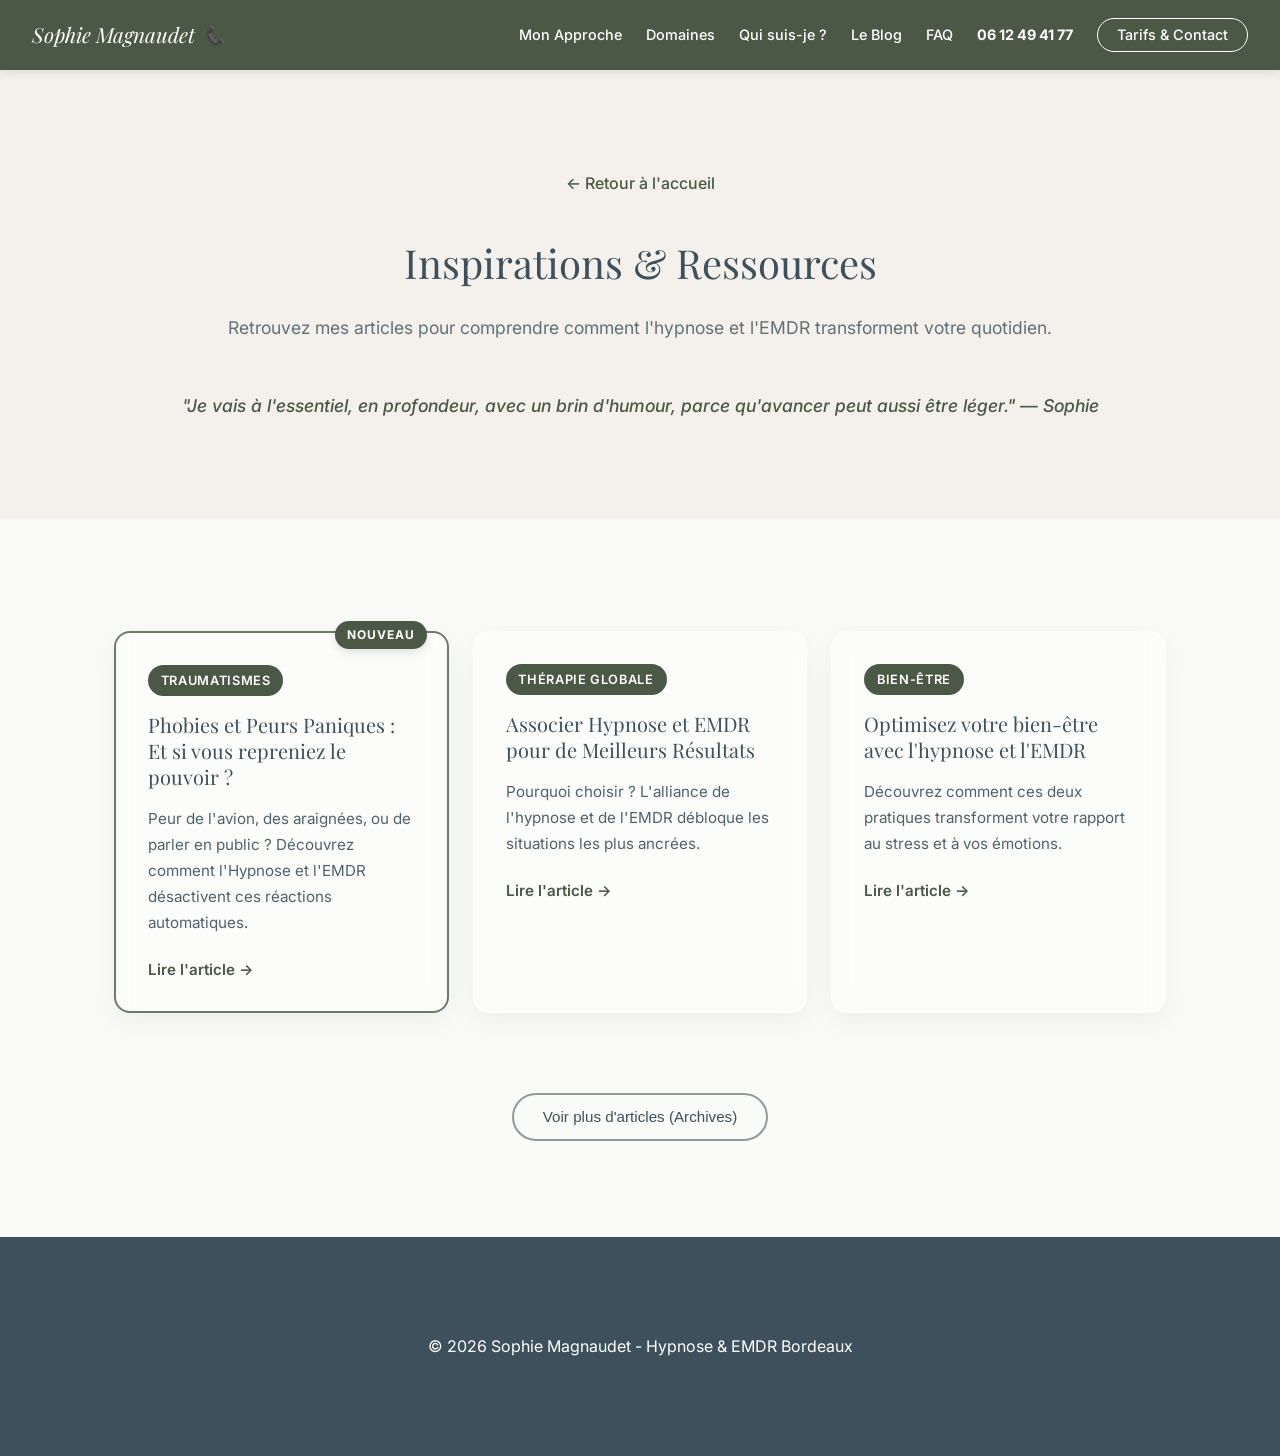
==== blog.html @ 37bcb74e "Add files via upload" ====
﻿<!DOCTYPE html>
<html lang="fr" prefix="og: https://ogp.me/ns#">
<head>
    <meta charset="UTF-8">
    <meta name="viewport" content="width=device-width, initial-scale=1.0">

    <!-- ✅ SEO : Robots -->
    <meta name="robots" content="index, follow">

    <!-- ✅ SEO : Title & Meta Description -->
    <title>Blog Inspirations & Ressources | Sophie Magnaudet — Hypnose & EMDR Bordeaux</title>
    <meta name="description" content="Découvrez tous les articles de Sophie Magnaudet sur l'hypnose, l'EMDR et le bien-être à Bordeaux. Ressources pour surmonter le stress, les traumatismes et les blocages.">
    
    <link rel="canonical" href="https://www.hypnose-emdr-bordeaux.com/blog.html">

    <!-- Polices Google -->
    <link rel="preconnect" href="https://fonts.googleapis.com">
    <link rel="preconnect" href="https://fonts.gstatic.com" crossorigin>
    <link href="https://fonts.googleapis.com/css2?family=Inter:wght@400;500&family=Playfair+Display:ital,wght@0,400;0,600;1,400&display=swap" rel="stylesheet">

    <link rel="stylesheet" href="./styles.css">
    <style>
        .blog-header {
            padding: 100px 0 50px;
            background-color: var(--color-background);
            text-align: center;
        }
        .back-home {
            margin-bottom: 2rem;
            display: inline-block;
            color: var(--color-primary-dark);
            text-decoration: none;
            font-weight: 500;
        }
        .back-home:hover {
            text-decoration: underline;
        }
    </style>
</head>
<body>

    <!-- NAVIGATION -->
    <nav class="navbar" role="navigation" aria-label="Navigation principale">
        <div class="nav-brand">
            <a href="index.html" style="color: white; text-decoration: none;">Sophie Magnaudet</a>
            <a href="tel:0612494177" class="nav-mobile-tel" aria-label="Appeler">📞</a>
        </div>
        <a href="index.html#tarifs" class="nav-mobile-contact">Contact</a>
        <button class="hamburger" id="hamburger-btn" aria-label="Ouvrir le menu" aria-expanded="false">
            <span></span><span></span><span></span>
        </button>
        <ul class="nav-links" id="nav-menu">
            <li><a href="index.html#approche">Mon Approche</a></li>
            <li><a href="index.html#domaines">Domaines</a></li>
            <li><a href="index.html#qui-suis-je">Qui suis-je ?</a></li>
            <li><a href="#blog">Le Blog</a></li>
            <li><a href="index.html#faq">FAQ</a></li>
            <li><a href="tel:0612494177" class="nav-tel">06 12 49 41 77</a></li>
            <li><a href="index.html#tarifs" class="nav-btn">Tarifs & Contact</a></li>
        </ul>
    </nav>

    <header class="blog-header">
        <div class="container">
            <a href="index.html" class="back-home">← Retour à l'accueil</a>
            <h1 class="section-title">Inspirations & Ressources</h1>
            <p class="section-subtitle">Retrouvez mes articles pour comprendre comment l'hypnose et l'EMDR transforment votre quotidien.</p>
            <div class="text-center" style="margin-bottom: 3rem;">
                <p class="glass-author" style="font-size: 1.1rem; font-style: italic;">"Je vais à l'essentiel, en profondeur, avec un brin d'humour, parce qu'avancer peut aussi être léger." — Sophie</p>
            </div>
        </div>
    </header>

    <!-- SECTION BLOG COMPLÈTE -->
    <section id="blog" class="section bg-light">
        <div class="container">
            <div class="blog-grid" id                <!-- Article 6 (Nouveau: Phobies) -->
                <article class="blog-card glass-card is-new">
                    <div class="new-badge">Nouveau</div>
                    <span class="blog-tag" style="background-color: var(--color-primary-dark);">Traumatismes</span>
                    <h3>Phobies et Peurs Paniques : Et si vous repreniez le pouvoir ?</h3>
                    <p>Peur de l'avion, des araignées, ou de parler en public ? Découvrez comment l'Hypnose et l'EMDR désactivent ces réactions automatiques.</p>
                    <div class="inline-article" id="art-6" style="display:none">
                        <div class="inline-article-body">
                            <p>Une phobie, c'est comme une alarme incendie qui se déclenche alors qu'il n'y a pas de feu. Votre cerveau "beugue" et envoie un signal de survie face à une situation qui n'est pas réellement dangereuse.</p>
                            <h4>Pourquoi ça ne part pas tout seul ?</h4>
                            <p>Parce que la phobie est logée dans votre cerveau émotionnel (limbique). Vous avez beau vous dire rationnellement que "l'avion est le moyen de transport le plus sûr", votre corps, lui, hurle le contraire.</p>
                            <h4>L'Hypnose et l'EMDR : Le duo gagnant</h4>
                            <p><strong>1. L'EMDR pour désensibiliser le souvenir source</strong><br>Souvent, une phobie est liée à un évènement passé mal "digéré". L'EMDR permet de retraiter cette information pour que le cerveau comprenne que le danger est terminé.</p>
                            <p><strong>2. L'Hypnose pour reprogrammer la réaction</strong><br>En état d'hypnose, nous apprenons à votre inconscient à rester calme et en sécurité dans les situations qui posaient problème.</p>
                            <p>Changer est possible, et souvent bien plus rapide qu'on ne l'imagine.</p>
                        </div>
                        <button class="read-more-btn" onclick="toggleInline('art-6', this)">Refermer ↑</button>
                    </div>
                    <button onclick="toggleInline('art-6', this)" class="read-more-btn">Lire l'article →</button>
                </article>

                <!-- Article 3 (Associer Hypnose/EMDR) -->
                <article class="blog-card glass-card">
                    <span class="blog-tag" style="background-color: var(--color-primary-dark);">Thérapie Globale</span>
                    <h3>Associer Hypnose et EMDR pour de Meilleurs Résultats</h3>
                    <p>Pourquoi choisir ? L'alliance de l'hypnose et de l'EMDR débloque les situations les plus ancrées.</p>
                    <div class="inline-article" id="art-3" style="display:none">
                        <div class="inline-article-body">
                            <p>L'hypnose prépare l'esprit, installe la sécurité et l'EMDR traite le traumatisme ou le blocage en profondeur. C'est un combo puissant pour un changement durable.</p>
                        </div>
                        <button class="read-more-btn" onclick="toggleInline('art-3', this)">Refermer ↑</button>
                    </div>
                    <button onclick="toggleInline('art-3', this)" class="read-more-btn">Lire l'article →</button>
                </article>

                <!-- Article 4 (Bien-être) -->
                <article class="blog-card glass-card">
                    <span class="blog-tag" style="background-color: var(--color-primary-dark);">Bien-être</span>
                    <h3>Optimisez votre bien-être avec l'hypnose et l'EMDR</h3>
                    <p>Découvrez comment ces deux pratiques transforment votre rapport au stress et à vos émotions.</p>
                    <div class="inline-article" id="art-4" style="display:none">
                        <div class="inline-article-body">
                            <p>Réduction du stress, sommeil amélioré, confiance en soi... l'accompagnement par l'hypnose et l'EMDR offre des bénéfices concrets dès les premières séances.</p>
                        </div>
                        <button class="read-more-btn" onclick="toggleInline('art-4', this)">Refermer ↑</button>
                    </div>
                    <button onclick="toggleInline('art-4', this)" class="read-more-btn">Lire l'article →</button>
                </article>

            </div>

            <!-- SECTION ARCHIVES -->
            <div class="archive-section text-center" style="margin-top: 4rem;">
                <button id="toggle-archive-btn" class="btn btn-outline">Voir plus d'articles (Archives)</button>
                
                <div id="archives-container" style="display: none; margin-top: 3rem;">
                    <div class="blog-grid">
                        <!-- Article 5 (Grignotage) -->
                        <article class="blog-card glass-card">
                            <span class="blog-tag" style="background-color: var(--color-primary-dark);">Comportements</span>
                            <h3>Grignotage : Et si cet été, vous lâchiez enfin vos automatismes ?</h3>
                            <p>Le soleil pointe son nez à Bordeaux... Et si on traitait la source de l'envie plutôt que le contenu de l'assiette ?</p>
                            <div class="inline-article" id="art-5" style="display:none">
                                <div class="inline-article-body">
                                    <p>Le grignotage, c’est souvent un « doudou » émotionnel. On se tourne vers le sucre or le gras parce qu’ils agissent comme un réconfort immédiat.</p>
                                    <p>L'EMDR et l'Hypnose permettent de « dé-cliquer » ce mécanisme en retravaillant le besoin à la source.</p>
                                    <h4>3 astuces pour commencer :</h4>
                                    <ul>
                                        <li><strong>La pause de 5 minutes :</strong> Attendez que l'orage passe.</li>
                                        <li><strong>Identifiez le besoin :</strong> Faim or émotion ?</li>
                                        <li><strong>Changez d'air :</strong> Rompez le rituel !</li>
                                    </ul>
                                </div>
                                <button class="read-more-btn" onclick="toggleInline('art-5', this)">Refermer ↑</button>
                            </div>
                            <button onclick="toggleInline('art-5', this)" class="read-more-btn">Lire l'article →</button>
                        </article>

                        <!-- Article 2 -->
                        <article class="blog-card glass-card">
                            <span class="blog-tag" style="background-color: var(--color-primary-dark);">Traumatismes</span>
                            <h3>Thérapie brève EMDR à Bordeaux : Une solution rapide</h3>
                            <p>L'EMDR est une technique efficace pour cibler et désactiver les charges émotionnelles lourdes.</p>
                            <div class="inline-article" id="art-2" style="display:none">
                                <div class="inline-article-body">
                                    <p>L'EMDR utilise la stimulation bilatérale du cerveau pour traiter les traumatismes passés qui impactent votre présent.</p>
                                </div>
                                <button class="read-more-btn" onclick="toggleInline('art-2', this)">Refermer ↑</button>
                            </div>
                            <button onclick="toggleInline('art-2', this)" class="read-more-btn">Lire l'article →</button>
                        </article>

                        <!-- Article 1 -->
                        <article class="blog-card glass-card">
                            <span class="blog-tag" style="background-color: var(--color-primary-dark);">Maternité</span>
                            <h3>Découvrez l'Hypno-naissance pour un Accouchement Serein</h3>
                            <p>L'hypno-naissance est une méthode douce qui permet à la future maman de gérer la douleur et d'accueillir son bébé dans la confiance.</p>
                            <div class="inline-article" id="art-1" style="display:none">
                                <div class="inline-article-body">
                                    <p>Il s'agit d'un état de relaxation profonde où le corps et l'esprit sont apaisés pour vivre une naissance sereine.</p>
                                </div>
                                <button class="read-more-btn" onclick="toggleInline('art-1', this)">Refermer ↑</button>
                            </div>
                            <button onclick="toggleInline('art-1', this)" class="read-more-btn">Lire l'article →</button>
                        </article>
                    </div>
                </div>
            </div>
        </div>
    </section>

    <footer class="section footer-section">
        <div class="container text-center">
            <p>© 2026 Sophie Magnaudet - Hypnose & EMDR Bordeaux</p>
        </div>
    </footer>

    <script>
        // Menu Hamburger
        const hamburgerBtn = document.getElementById('hamburger-btn');
        const navMenu = document.getElementById('nav-menu');
        hamburgerBtn.addEventListener('click', () => {
            const expanded = hamburgerBtn.getAttribute('aria-expanded') === 'true';
            hamburgerBtn.setAttribute('aria-expanded', !expanded);
            navMenu.classList.toggle('active');
        });

        // Toggle Archives
        const toggleArchiveBtn = document.getElementById('toggle-archive-btn');
        const archivesContainer = document.getElementById('archives-container');
        if (toggleArchiveBtn) {
            toggleArchiveBtn.addEventListener('click', () => {
                if (archivesContainer.style.display === 'none') {
                    archivesContainer.style.display = 'block';
                    toggleArchiveBtn.innerText = 'Masquer les archives ↑';
                } else {
                    archivesContainer.style.display = 'none';
                    toggleArchiveBtn.innerText = 'Voir plus d\'articles (Archives)';
                }
            });
        }

        // Toggle articles
        function toggleInline(id, btn) {
            const art = document.getElementById(id);
            if (art.style.display === 'none' || art.style.display === '') {
                art.style.display = 'block';
                btn.innerText = 'Refermer ↑';
            } else {
                art.style.display = 'none';
                btn.innerText = 'Lire l\'article →';
                // Scroll back to card if needed
                btn.closest('.blog-card').scrollIntoView({ behavior: 'smooth', block: 'start' });
            }
        }
    </script>
</body>
</html>
---- styles.css ----
/* =========================================
   Design System â€” Hypnose & EMDR Bordeaux
   Sophie Magnaudet | Premium & ThÃ©rapeutique
   ========================================= */
:root {
    --color-primary: #6B7B66;
    --color-primary-dark: #4A5845;
    --color-background: #F4F0EB;
    --color-bg-light: #FAFAF8;
    --color-text: #3D505C;
    --color-white: #FFFFFF;
    --color-glass-bg: rgba(255, 255, 255, 0.45);
    --color-glass-border: rgba(255, 255, 255, 0.6);
    --nav-height: 70px;
}

* { margin: 0; padding: 0; box-sizing: border-box; }

html { 
    scroll-behavior: smooth; 
}

/* Offset pour les ancres avec le menu fixe */
section, footer, [id] {
    scroll-margin-top: 80px;
}

body {
    font-family: 'Inter', sans-serif;
    color: var(--color-text);
    background-color: var(--color-white);
    line-height: 1.7;
}

h1, h2, h3 { font-family: 'Playfair Display', serif; font-weight: 400; }
img { max-width: 100%; height: auto; display: block; }

.text-center { text-align: center; }
.bg-light { background-color: var(--color-bg-light); }

/* =======================================
   CONTENEURS & SECTIONS
   ======================================= */
.container {
    max-width: 1100px;
    margin: 0 auto;
    padding: 0 1.5rem;
}

.section { padding: 6rem 0; }

.section-title {
    font-size: clamp(1.8rem, 4vw, 2.5rem); /* Responsive sans media query */
    text-align: center;
    margin-bottom: 3rem;
    color: var(--color-text);
}

.section-subtitle {
    text-align: center;
    font-size: 1.1rem;
    margin-top: -2rem;
    margin-bottom: 3rem;
    opacity: 0.8;
}

/* =======================================
   TOP BAR (Contact info prior to Navigation)
   ======================================= */
.top-bar {
    background-color: var(--color-white);
    color: var(--color-text);
    border-bottom: 1px solid rgba(43, 58, 66, 0.1);
    font-size: 0.85rem;
}

.top-bar-inner {
    display: flex;
    justify-content: space-between;
    align-items: center;
    padding: 0.5rem 1.5rem;
}

.top-bar-right {
    display: flex;
    gap: 1.5rem;
    align-items: center;
}

.top-bar a {
    color: inherit;
    text-decoration: none;
    transition: color 0.3s ease;
}

.top-bar a:hover {
    color: var(--color-primary-dark);
}

@media screen and (max-width: 768px) {
    .top-bar-inner {
        flex-direction: column;
        gap: 0.25rem;
        text-align: center;
        padding: 0.5rem 1rem;
    }
    .hide-mobile {
        display: none !important;
    }
    .top-bar-right {
        justify-content: center;
    }
}

/* =======================================
   NAVIGATION â€” avec hamburger mobile
   ======================================= */
.navbar {
    position: sticky;
    top: 0;
    left: 0;
    width: 100%;
    height: var(--nav-height);
    display: flex;
    justify-content: space-between;
    align-items: center;
    padding: 0 2rem;
    z-index: 200;
    background: var(--color-primary-dark);
    box-shadow: 0 2px 10px rgba(0,0,0,0.1);
    flex-shrink: 0;
}

.nav-brand {
    font-family: 'Playfair Display', serif;
    font-size: 1.3rem;
    font-style: italic;
    color: var(--color-white);
    text-decoration: none;
    display: flex;
    align-items: center;
    gap: 0.5rem;
}

.nav-mobile-tel {
    display: inline; /* visible everywhere */
    text-decoration: none;
    font-size: 1.1rem;
    line-height: 1;
}

.nav-mobile-contact {
    display: none; /* hidden on desktop */
}

.nav-links {
    list-style: none;
    display: flex;
    align-items: center;
    gap: 1.5rem;
}

.nav-links a {
    text-decoration: none;
    color: var(--color-white);
    font-weight: 500;
    font-size: 0.9rem;
    transition: opacity 0.3s;
    white-space: nowrap;
}

.nav-links a:hover { opacity: 0.8; }

.nav-tel {
    font-weight: 700 !important;
}

.nav-btn {
    border: 1px solid var(--color-white);
    padding: 0.45rem 1.2rem;
    border-radius: 20px;
}

/* Bouton hamburger */
.hamburger {
    display: none;
    flex-direction: column;
    justify-content: center;
    gap: 5px;
    width: 40px;
    height: 40px;
    background: none;
    border: none;
    cursor: pointer;
    padding: 4px;
    z-index: 300;
}

.hamburger span {
    display: block;
    width: 100%;
    height: 2px;
    background-color: var(--color-white);
    border-radius: 2px;
    transition: all 0.3s ease;
}

/* =======================================
   HERO SECTION
   ======================================= */
.hero-section {
    position: relative;
    min-height: 700px;
    height: auto;
    display: flex;
    align-items: center;
    justify-content: center;
    background: url('https://images.unsplash.com/photo-1441974231531-c6227db76b6e?q=60&w=1280&auto=format&fit=crop') no-repeat center top / cover;
    overflow: hidden;
}

.hero-overlay {
    position: absolute;
    inset: 0;
    /* Overlay solide sans blur pour meilleures performances */
    background: linear-gradient(135deg, rgba(255, 255, 255, 0.95) 0%, rgba(255, 255, 255, 0.80) 100%);
    z-index: 1;
}

.hero-content {
    position: relative;
    z-index: 2;
    text-align: center;
    max-width: 820px;
    width: 100%;
    padding: 2rem 1.5rem;
    margin-top: 0;
}

/* Split layout: text + photo */
.hero-content-split {
    max-width: 1100px;
    display: flex;
    align-items: center;
    gap: 4rem;
    text-align: left;
}

.hero-text {
    flex: 1;
    min-width: 0;
}

.hero-text .glass-card {
    max-width: 100%;
    margin: 0;
}

.hero-text .cta-container {
    justify-content: flex-start;
}

.hero-photo-wrapper {
    flex-shrink: 0;
    display: flex;
    align-items: center;
    justify-content: center;
}

.hero-photo {
    width: 280px;
    height: auto;
    object-fit: contain;
    border-radius: 12px;
    border: 3px solid var(--color-glass-border);
    box-shadow: 0 20px 60px rgba(0, 0, 0, 0.15);
}


.hero-title {
    font-size: clamp(1.6rem, 3vw, 2.5rem);
    color: var(--color-text);
    margin-bottom: 1rem;
    line-height: 1.3;
    text-shadow: 0 4px 15px rgba(255, 255, 255, 0.9);
}

.hero-main-keyword {
    display: block;
    font-size: clamp(2.2rem, 5vw, 4rem);
    font-family: 'Playfair Display', serif;
    font-weight: 600;
    color: var(--color-primary-dark);
    margin-bottom: 0.5rem;
    line-height: 1.1;
}

.hero-title .highlight {
    font-style: italic;
    color: var(--color-primary-dark);
}

.hero-subtitle {
    font-size: clamp(1rem, 2.5vw, 1.15rem);
    margin-bottom: 2rem;
    font-weight: 400;
    color: var(--color-text);
    text-shadow: 0 2px 10px rgba(255, 255, 255, 0.8);
}

/* =======================================
   EXPERTISES
   ======================================= */
.expertises-section {
    background-color: var(--color-white);
    padding-top: 4rem;
    padding-bottom: 2rem;
}

.expertise-grid {
    display: grid;
    grid-template-columns: repeat(auto-fit, minmax(320px, 1fr));
    gap: 2.5rem;
    max-width: 900px;
    margin: 0 auto;
}

.expertise-card {
    display: flex;
    flex-direction: column;
    align-items: center;
    text-align: center;
    padding: 3rem 2rem;
    border: 2px solid transparent;
    transition: transform 0.4s ease, box-shadow 0.4s ease, border-color 0.4s ease;
}

.expertise-card:hover {
    transform: translateY(-10px);
    box-shadow: 0 15px 40px rgba(0, 0, 0, 0.08);
    border-color: var(--color-primary);
}

.expertise-icon {
    font-size: 3.5rem;
    margin-bottom: 1.5rem;
}

.expertise-card h3 {
    font-size: 1.8rem;
    color: var(--color-primary-dark);
    margin-bottom: 1rem;
}

.expertise-card p {
    font-size: 1.1rem;
    margin-bottom: 2rem;
    flex-grow: 1;
}

.expertise-btn {
    width: 100%;
    max-width: 200px;
}

/* =======================================
   GLASSMORPHISM CARDS
   ======================================= */
.glass-card {
    background: var(--color-glass-bg);
    border: 1px solid var(--color-glass-border);
    backdrop-filter: blur(12px);
    -webkit-backdrop-filter: blur(12px);
    border-radius: 16px;
    padding: 2rem;
    box-shadow: 0 10px 30px rgba(0, 0, 0, 0.05);
}

.hero-content .glass-card {
    max-width: 620px;
    margin: 0 auto;
}

.glass-text {
    font-size: 1.2rem;
    font-style: italic;
    margin-bottom: 1.5rem;
}

.glass-author {
    font-size: 0.85rem;
    font-weight: 500;
    display: block;
    margin-top: 0.5rem;
    color: var(--color-primary-dark);
    font-style: normal;
}

/* =======================================
   BOUTONS & CTA
   ======================================= */
.cta-container {
    display: flex;
    gap: 1rem;
    justify-content: center;
    margin-top: 1.5rem;
    flex-wrap: wrap;
}

.btn {
    text-decoration: none;
    padding: 0.85rem 1.8rem;
    border-radius: 30px;
    font-weight: 500;
    font-size: 0.95rem;
    transition: all 0.3s ease;
    display: inline-block;
}

.btn-primary {
    background-color: var(--color-primary);
    color: var(--color-white);
    border: 2px solid var(--color-primary);
    box-shadow: 0 4px 15px rgba(157, 174, 151, 0.4);
}

.btn-primary:hover {
    background-color: var(--color-primary-dark);
    border-color: var(--color-primary-dark);
    transform: translateY(-2px);
}

.btn-outline {
    background-color: transparent;
    color: var(--color-text);
    border: 2px solid rgba(43, 58, 66, 0.5);
}

.btn-outline:hover {
    background-color: var(--color-text);
    color: var(--color-white);
}

/* =======================================
   GRILLES
   ======================================= */
.grid-2 {
    display: grid;
    grid-template-columns: 1fr 1fr;
    gap: 3rem;
    align-items: center;
}

.approach-text p { margin-bottom: 1.2rem; font-size: 1.05rem; }

.card-grid {
    display: grid;
    grid-template-columns: repeat(auto-fit, minmax(280px, 1fr));
    gap: 1.5rem;
}

/* Plongeon dans l'Inconscient (CÃ´tÃ© Psycho) */
#domaines {
    background-color: var(--color-text);
    color: var(--color-white);
    position: relative;
    overflow: hidden;
}

#domaines::before {
    content: '';
    position: absolute;
    top: -50%; left: -50%; width: 200%; height: 200%;
    background: radial-gradient(circle, rgba(157, 174, 151, 0.07) 0%, transparent 50%),
                radial-gradient(circle, rgba(122, 142, 116, 0.03) 0%, transparent 40%);
    background-position: 0 0, 30% 30%;
    pointer-events: none;
    z-index: 0;
}

#domaines .container { position: relative; z-index: 1; }

#domaines .section-title,
#domaines .section-subtitle {
    color: var(--color-white);
}

#domaines .glass-card {
    background: rgba(255, 255, 255, 0.05);
    border: 1px solid rgba(255, 255, 255, 0.1);
    box-shadow: 0 4px 30px rgba(0, 0, 0, 0.3);
    backdrop-filter: blur(8px);
}

.domain-card h3 {
    font-size: 1.3rem;
    margin-bottom: 0.8rem;
    color: var(--color-primary-dark);
}

#domaines .domain-card h3 {
    color: var(--color-primary);
}

/* =======================================
   CARNET DE VOYAGE (Qui suis-je)
   ======================================= */
.diary-card {
    max-width: 750px;
    margin: 0 auto;
    padding: 3rem;
    background-color: var(--color-white);
    background-image: linear-gradient(rgba(157, 174, 151, 0.07) 1px, transparent 1px);
    background-size: 100% 2.5rem;
    border-radius: 8px;
    box-shadow: 2px 4px 20px rgba(0, 0, 0, 0.07);
}

.diary-text {
    font-family: 'Playfair Display', serif;
    font-size: 1.1rem;
    line-height: 2.5rem;
    color: var(--color-text);
    margin-bottom: 0.5rem;
}

.italic-text { font-style: italic; color: var(--color-primary-dark); }

.diary-signature {
    display: flex;
    align-items: center;
    justify-content: flex-end;
    gap: 1rem;
    margin-top: 2.5rem;
    font-family: 'Playfair Display', serif;
    font-style: italic;
    color: var(--color-primary-dark);
    font-size: 1.1rem;
}

.diary-signature img {
    width: 60px;
    height: auto;
    border-radius: 6px;
    object-fit: contain;
    border: 2px solid var(--color-primary);
    flex-shrink: 0;
}

/* =======================================
   LE BLOG
   ======================================= */
.blog-grid {
    display: grid;
    grid-template-columns: repeat(auto-fit, minmax(280px, 1fr));
    gap: 1.5rem;
    padding: 1rem 0;
}

.blog-card {
    display: flex;
    flex-direction: column;
    padding: 2rem;
    transition: transform 0.3s ease, box-shadow 0.3s ease;
}

.blog-card:hover {
    transform: translateY(-5px);
    box-shadow: 0 12px 30px rgba(0, 0, 0, 0.08);
    border-color: var(--color-primary);
}

.blog-tag {
    display: inline-block;
    align-self: flex-start;
    padding: 0.3rem 0.8rem;
    background-color: var(--color-primary);
    color: var(--color-white);
    border-radius: 20px;
    font-size: 0.8rem;
    font-weight: 600;
    margin-bottom: 1rem;
    text-transform: uppercase;
    letter-spacing: 0.05em;
}

.blog-card h3 {
    font-size: 1.25rem;
    margin-bottom: 1rem;
    color: var(--color-text);
    line-height: 1.3;
}

.blog-card p {
    font-size: 0.95rem;
    opacity: 0.9;
}

.read-more-btn {
    background: none;
    border: none;
    color: var(--color-primary-dark);
    font-weight: 600;
    font-size: 0.95rem;
    cursor: pointer;
    text-align: left;
    margin-top: 1.5rem;
    padding: 0;
    display: inline-flex;
    align-items: center;
    gap: 0.5rem;
    transition: color 0.3s, transform 0.3s;
    font-family: 'Inter', sans-serif;
    outline: none;
}

.read-more-btn:hover, .read-more-btn:focus {
    color: var(--color-text);
}

.read-more-btn span {
    transition: transform 0.3s ease;
}

.read-more-btn:hover span, .read-more-btn:focus span {
    transform: translateX(5px);
}

/* =======================================
   FAQ
   ======================================= */
.faq-list {
    display: flex;
    flex-direction: column;
    gap: 1.2rem;
    max-width: 780px;
    margin: 0 auto;
}

.faq-q {
    font-size: 1.1rem;
    margin-bottom: 0.6rem;
    color: var(--color-text);
    font-family: 'Inter', sans-serif;
    font-weight: 600;
}

/* =======================================
   FOOTER & CONTACT
   ======================================= */
.footer-section {
    background-color: var(--color-text);
    color: var(--color-white);
}

.footer-section .section-title,
.footer-section h3 {
    color: var(--color-white);
}

.tarif-box {
    max-width: 480px;
    margin: 0 auto 3rem auto;
    background: rgba(255, 255, 255, 0.08);
    border-color: rgba(255, 255, 255, 0.2);
}

.tarif-price {
    font-family: 'Playfair Display', serif;
    font-size: 2.8rem;
    color: var(--color-primary);
    margin-bottom: 0.5rem;
}

.tarif-note { font-size: 0.9rem; opacity: 0.7; margin-top: 0.8rem; }

.contact-cards {
    display: flex;
    justify-content: center;
    gap: 2rem;
    margin: 2rem auto;
    flex-wrap: wrap;
}

.contact-action-card {
    text-decoration: none;
    color: var(--color-white);
    padding: 2rem;
    min-width: 260px;
    max-width: 300px;
    text-align: center;
    background: rgba(255, 255, 255, 0.08);
    border-color: rgba(255, 255, 255, 0.2);
    transition: all 0.3s ease;
    flex: 1;
}

.contact-action-card:hover {
    transform: translateY(-5px);
    background: rgba(255, 255, 255, 0.15);
}

.contact-action-card h3 {
    margin: 0.8rem 0 0.5rem;
    font-size: 1.3rem;
    color: var(--color-white);
}

.contact-icon svg {
    color: var(--color-white);
    fill: none;
    width: 24px;
    height: 24px;
}

.contact-hl {
    color: var(--color-primary);
    font-weight: 600;
    font-size: 1.05rem;
    display: block;
    margin-top: 0.3rem;
}

.footer-address {
    font-style: normal;
    margin-top: 2rem;
    font-size: 1rem;
    opacity: 0.8;
}

.footer-copy {
    margin-top: 3rem;
    font-size: 0.8rem;
    opacity: 0.4;
}

/* =======================================
   ARTICLES INLINE â€” Compatible iFrame Wix
   (remplace la modal non-fonctionnelle dans les iFrames)
   ======================================= */
.inline-article {
    border-top: 2px solid var(--color-primary);
    margin-top: 1.5rem;
    padding-top: 1.5rem;
    animation: fadeInDown 0.3s ease;
}

@keyframes fadeInDown {
    from { opacity: 0; transform: translateY(-10px); }
    to   { opacity: 1; transform: translateY(0); }
}

.inline-article-body h4 {
    font-family: 'Playfair Display', serif;
    font-size: 1.2rem;
    color: var(--color-primary-dark);
    margin-bottom: 0.8rem;
    margin-top: 1.2rem;
}

.inline-article-body h4:first-child {
    margin-top: 0;
}

.inline-article-body p {
    margin-bottom: 1rem;
    line-height: 1.7;
    font-size: 0.97rem;
    color: var(--color-text);
}

.inline-article-body ul {
    padding-left: 1.2rem;
    margin-bottom: 1rem;
}

.inline-article-body li {
    margin-bottom: 0.5rem;
    line-height: 1.6;
    font-size: 0.95rem;
}




/* =======================================
   ANIMATIONS
   ======================================= */
@keyframes fadeIn {
    from { opacity: 0; transform: translateY(20px); }
    to   { opacity: 1; transform: translateY(0); }
}

/* =======================================
   CONTACT FORM
   ======================================= */
.contact-form-container {
    max-width: 600px;
    margin: 3rem auto;
    padding: 2.5rem 2rem;
    background: rgba(255, 255, 255, 0.05);
    border: 1px solid rgba(255, 255, 255, 0.15);
    text-align: left;
    border-radius: 12px;
}

.contact-form-container h3 {
    text-align: center;
    color: var(--color-white);
    font-size: 1.8rem;
    margin-bottom: 0.5rem;
}

.contact-form-subtitle {
    text-align: center;
    color: rgba(255, 255, 255, 0.8);
    font-size: 0.95rem;
    margin-bottom: 2rem;
}

.form-group {
    margin-bottom: 1.5rem;
}

.form-group label {
    display: block;
    margin-bottom: 0.5rem;
    color: rgba(255, 255, 255, 0.9);
    font-size: 0.9rem;
    font-weight: 500;
}

.form-input {
    width: 100%;
    padding: 0.9rem 1rem;
    border: 1px solid rgba(255, 255, 255, 0.2);
    border-radius: 8px;
    background: rgba(255, 255, 255, 0.1);
    color: var(--color-white);
    font-family: 'Inter', sans-serif;
    font-size: 1rem;
    transition: border-color 0.3s, background 0.3s;
}

.form-input::placeholder {
    color: rgba(255, 255, 255, 0.5);
}

.form-input:focus {
    outline: none;
    border-color: var(--color-primary);
    background: rgba(255, 255, 255, 0.15);
}

.submit-btn {
    width: 100%;
    margin-top: 1rem;
    font-size: 1.1rem;
    padding: 1rem;
    cursor: pointer;
    background-color: var(--color-white);
    color: var(--color-text);
    border: 2px solid var(--color-background);
}

.submit-btn:hover {
    background-color: transparent;
    color: var(--color-white);
}

/* =======================================
   âœ… MOBILE â€” Responsive complet
   ======================================= */
@media screen and (max-width: 900px) {
    .navbar { padding: 0 1rem; }
    
    .nav-brand { font-size: 1.1rem; }

    /* TÃ©lÃ©phone collÃ© au nom (mobile) */
    .nav-mobile-tel {
        display: inline;
        font-size: 1rem;
    }

    /* Bouton Contact rapide */
    .nav-mobile-contact {
        background: var(--color-white);
        color: var(--color-primary-dark);
        font-weight: 600;
        padding: 0.3rem 0.8rem;
        border-radius: 12px;
        font-size: 0.85rem;
        text-decoration: none;
        margin-left: auto;
        margin-right: 15px;
    }

    /* Hero split â†’ colonne unique sur mobile */
    .hero-content-split {
        flex-direction: column;
        text-align: center;
    }
    .hero-text .cta-container { justify-content: center; }
    .hero-photo { width: 220px; height: auto; margin: 0 auto; }
    .hero-photo-wrapper { margin-top: 2rem; } /* Photo aprÃ¨s le texte sur mobile */

    /* Navigation : passe en menu hamburger */
    .hamburger { display: flex; }


    .nav-links {
        display: none;
        position: absolute;
        top: var(--nav-height);
        left: 0;
        right: 0;
        background: var(--color-primary-dark);
        flex-direction: column;
        align-items: stretch;
        gap: 0;
        padding: 1rem 0;
        border-bottom: 2px solid var(--color-primary);
        z-index: 199;
    }

    .nav-links.is-open { display: flex; }

    .nav-links li { border-bottom: 1px solid rgba(255,255,255,0.1); }

    .nav-links a {
        display: block;
        padding: 1rem 2rem;
        font-size: 1rem;
        color: var(--color-white);
    }

    .nav-btn {
        border: none;
        border-radius: 0;
        padding: 1rem 2rem;
        font-weight: 700;
        color: var(--color-white) !important;
    }

    /* Grille â†’ colonne unique */
    .grid-2 {
        grid-template-columns: 1fr;
        gap: 2rem;
    }

    /* Sections moins hautes */
    .section { padding: 4rem 0; }

    /* Hero */
    .hero-title { font-size: 2.2rem; }
    .cta-container { flex-direction: column; align-items: center; }
    .btn { width: 100%; max-width: 340px; text-align: center; }

    /* Carnet de voyage */
    .diary-card {
        padding: 2rem 1.5rem;
    }
    .diary-text { line-height: 2rem; }

    /* Cards contact â†’ On force un affichage cÃ´te Ã  cÃ´te mais compact */
    .contact-cards {
        gap: 1rem;
    }
    .contact-action-card { 
        min-width: 45%; 
        padding: 1.5rem 1rem; 
    }
    .contact-action-card h3 {
        font-size: 1.1rem;
    }
    .contact-hl {
        font-size: 0.9rem;
    }
}

@media screen and (max-width: 480px) {
    .container { padding: 0 1rem; }
    .section-title { margin-bottom: 2rem; }
    .glass-card { padding: 1.5rem; }
    .diary-card { padding: 1.5rem 1rem; }
    .tarif-box { padding: 1.5rem; }
    
    /* On resserre encore plus les cartes contacts pour les tout petits Ã©crans */
    .contact-cards { gap: 0.5rem; }
    .contact-action-card { padding: 1rem 0.5rem; }
    .contact-action-card span[aria-hidden] { font-size: 1.8rem !important; }
    .contact-hl { font-size: 0.75rem; word-break: break-word; }
}

/* =======================================
   ANIMATIONS & HIGHLIGHTS (Latest Post)
   ======================================= */
.blog-card.is-new {
    border: 2px solid var(--color-primary);
    position: relative;
    overflow: visible;
    animation: softGlow 3s infinite alternate ease-in-out;
}

.new-badge {
    position: absolute;
    top: -12px;
    right: 20px;
    background: var(--color-primary-dark);
    color: white;
    padding: 4px 12px;
    border-radius: 20px;
    font-size: 0.75rem;
    font-weight: 700;
    text-transform: uppercase;
    letter-spacing: 1px;
    box-shadow: 0 4px 10px rgba(0,0,0,0.1);
    z-index: 10;
}

@keyframes softGlow {
    from { box-shadow: 0 5px 15px rgba(0,0,0,0.05); }
    to { box-shadow: 0 5px 25px rgba(157, 174, 151, 0.3); }
}

/* =======================================
   BOUTON DE RÉSERVATION (NAVIGATION)
   ======================================= */
.nav-contact-group {
    display: flex;
    align-items: center;
    gap: 0.8rem;
    margin-left: 0.5rem;
}

.nav-rdv-btn {
    background-color: var(--color-primary);
    color: var(--color-white);
    padding: 0.4rem 1rem;
    border-radius: 20px;
    text-decoration: none;
    font-size: 0.85rem;
    font-weight: 600;
    font-family: 'Inter', sans-serif;
    font-style: normal;
    transition: all 0.3s ease;
    border: 1px solid var(--color-primary);
    white-space: nowrap;
}

.nav-rdv-btn:hover {
    background-color: transparent;
    color: var(--color-white);
}

/* Bloc d'informations de réservation (Tarifs) */
.reservation-info {
    text-align: center;
    justify-content: center;
    color: var(--color-white);
    line-height: 1.6;
}

.reservation-info strong {
    color: var(--color-primary);
}

/* Adaptation mobile pour le bouton de navigation */
@media screen and (max-width: 768px) {
    .nav-brand {
        font-size: 1.1rem;
    }
    .nav-contact-group {
        gap: 0.4rem;
    }
    .nav-rdv-btn {
        padding: 0.3rem 0.7rem;
        font-size: 0.75rem;
    }
}

@media screen and (max-width: 400px) {
    .nav-brand {
        font-size: 0.9rem;
    }
    .nav-rdv-btn {
        padding: 0.2rem 0.5rem;
        font-size: 0.65rem;
        letter-spacing: -0.5px;
    }
}

/* Custom Hero CTA Styles */
.hero-cta-group {
    justify-content: center !important;
    margin-top: 1.5rem;
}

.hero-text {
    display: flex !important;
    flex-direction: column !important;
    align-items: center !important;
    text-align: center !important;
}

.hero-text .glass-card {
    margin: 0 auto !important;
    text-align: center;
    max-width: 500px !important;
}

#cta-rdv {
    padding: 1.2rem 3rem !important;
    font-size: 1.3rem !important;
    background: linear-gradient(135deg, var(--color-primary) 0%, var(--color-primary-dark) 100%) !important;
    box-shadow: 0 12px 30px rgba(157, 174, 151, 0.4) !important;
    border-radius: 50px !important;
    border: none !important;
    transition: all 0.4s cubic-bezier(0.175, 0.885, 0.32, 1.275) !important;
}

#cta-rdv:hover {
    transform: translateY(-5px) scale(1.05) !important;
    box-shadow: 0 20px 45px rgba(157, 174, 151, 0.6) !important;
}

/* Custom Contact Section Split Layout */
.contact-section-split {
    display: grid;
    grid-template-columns: 1fr 1.2fr;
    gap: 3rem;
    max-width: 1100px;
    margin: 3rem auto;
    align-items: stretch;
}

.contact-info-panel {
    padding: 2.5rem 2rem;
    background: rgba(255, 255, 255, 0.05);
    border: 1px solid rgba(255, 255, 255, 0.15);
    border-radius: 12px;
    text-align: left;
    display: flex;
    flex-direction: column;
}

.contact-method-list {
    display: flex;
    flex-direction: column;
    gap: 1.2rem;
    flex: 1;
}

.contact-method-item {
    display: flex;
    align-items: center;
    gap: 1.2rem;
    text-decoration: none;
    color: var(--color-white);
    padding: 1.5rem;
    border-radius: 8px;
    background: rgba(255, 255, 255, 0.03);
    border: 1px solid rgba(255, 255, 255, 0.1);
    transition: all 0.3s ease;
}

.contact-method-item:hover {
    background: rgba(255, 255, 255, 0.08);
    transform: translateX(5px);
    border-color: var(--color-primary);
}

.contact-icon {
    display: flex;
    align-items: center;
    justify-content: center;
    width: 45px;
    height: 45px;
    background: rgba(255, 255, 255, 0.08);
    border-radius: 50%;
    flex-shrink: 0;
}

.contact-details {
    flex: 1;
}

.contact-details h4 {
    margin: 0 0 0.3rem 0;
    font-size: 1.15rem;
    color: var(--color-white);
    font-weight: 500;
    letter-spacing: 0.5px;
    font-family: 'Inter', sans-serif;
}

.contact-details span {
    font-size: 0.95rem;
    color: var(--color-white);
    opacity: 0.85;
    font-weight: 300;
    font-family: 'Inter', sans-serif;
}

.contact-note {
    font-size: 0.85rem;
    margin-top: 0.8rem;
    color: var(--color-white);
    font-weight: 300;
    opacity: 0.7;
    font-style: italic;
    line-height: 1.4;
}

/* Adjust form container for split layout */
.contact-section-split .contact-form-container {
    margin: 0;
    max-width: none;
    height: 100%;
}

@media screen and (max-width: 850px) {
    .contact-section-split {
        grid-template-columns: 1fr;
        gap: 2rem;
    }
}
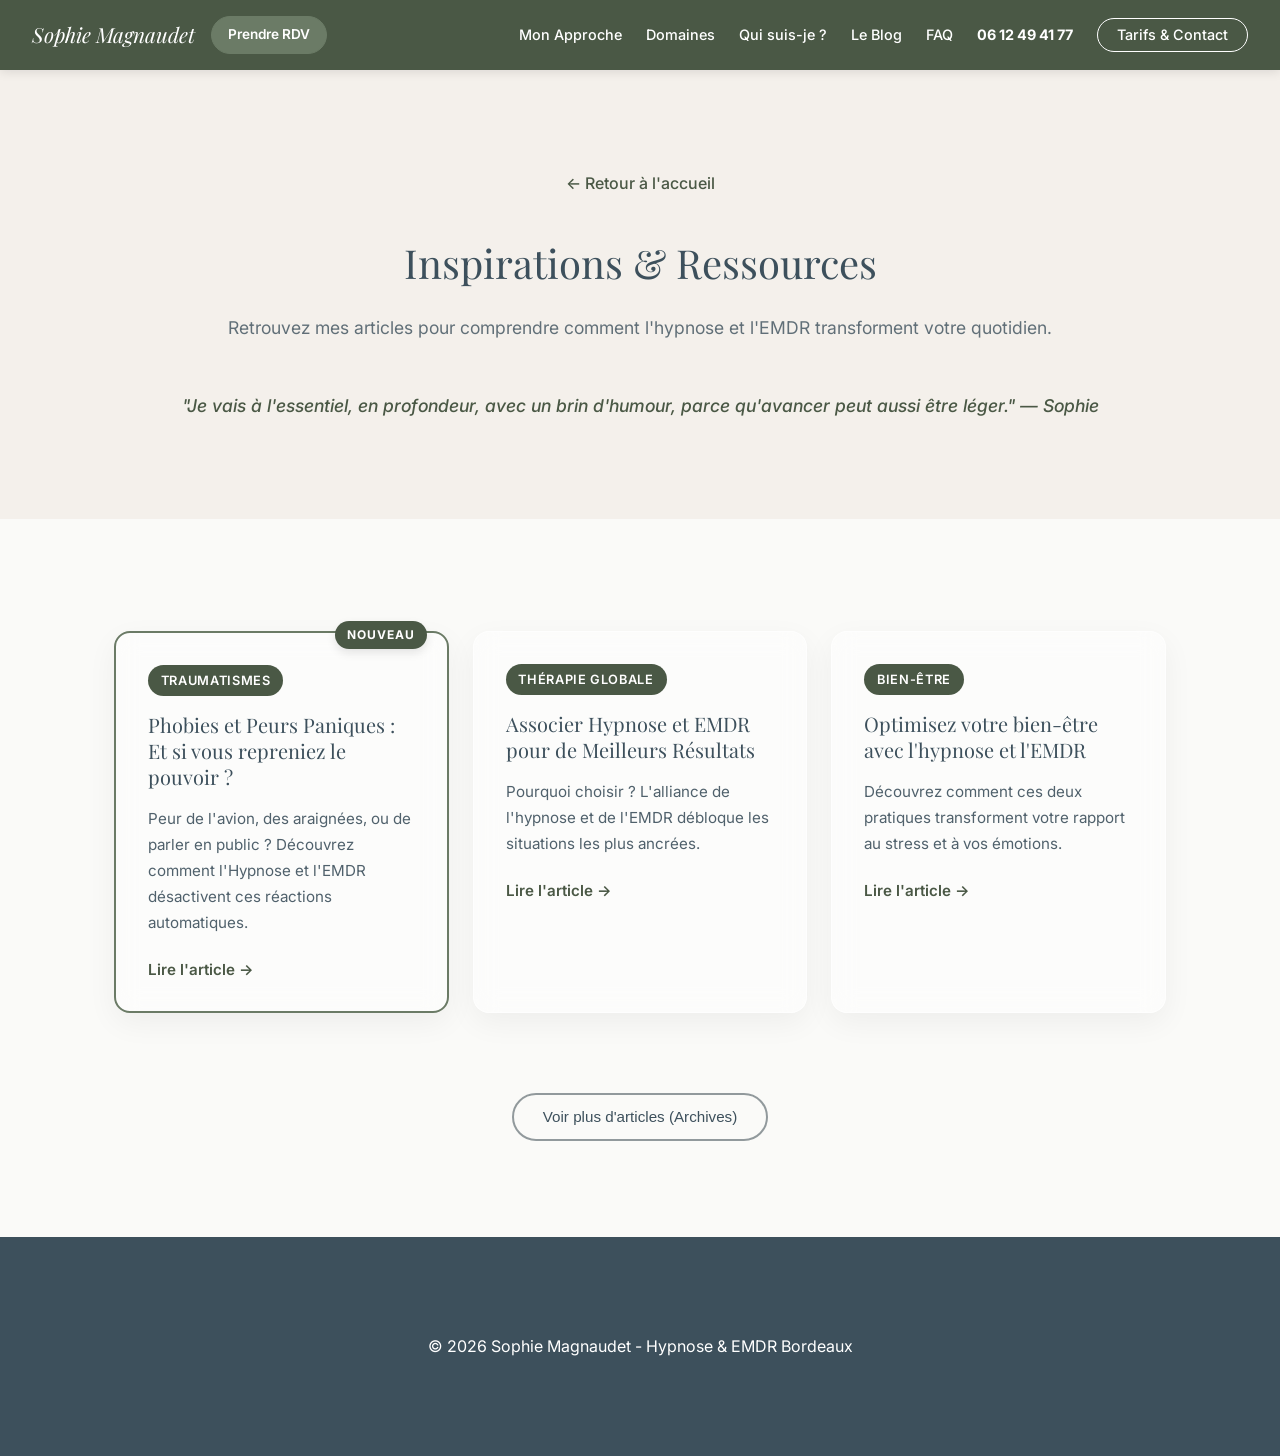
==== commit 45a4e1eb: "Add files via upload" ====
--- a/blog.html
+++ b/blog.html
@@ -42,21 +42,22 @@
     <!-- NAVIGATION -->
     <nav class="navbar" role="navigation" aria-label="Navigation principale">
         <div class="nav-brand">
-            <a href="index.html" style="color: white; text-decoration: none;">Sophie Magnaudet</a>
-            <a href="tel:0612494177" class="nav-mobile-tel" aria-label="Appeler">📞</a>
-        </div>
-        <a href="index.html#tarifs" class="nav-mobile-contact">Contact</a>
+            <a href="index.html" style="color: inherit; text-decoration: none;">Sophie Magnaudet</a>
+            <div class="nav-contact-group">
+                <a href="tarifs-contact.html" class="nav-rdv-btn">Prendre RDV</a>
+            </div>
+        </div>
         <button class="hamburger" id="hamburger-btn" aria-label="Ouvrir le menu" aria-expanded="false">
             <span></span><span></span><span></span>
         </button>
         <ul class="nav-links" id="nav-menu">
             <li><a href="index.html#approche">Mon Approche</a></li>
             <li><a href="index.html#domaines">Domaines</a></li>
-            <li><a href="index.html#qui-suis-je">Qui suis-je ?</a></li>
-            <li><a href="#blog">Le Blog</a></li>
+            <li><a href="sophie-magnaudet.html">Qui suis-je ?</a></li>
+            <li><a href="blog.html">Le Blog</a></li>
             <li><a href="index.html#faq">FAQ</a></li>
             <li><a href="tel:0612494177" class="nav-tel">06 12 49 41 77</a></li>
-            <li><a href="index.html#tarifs" class="nav-btn">Tarifs & Contact</a></li>
+            <li><a href="tarifs-contact.html" class="nav-btn">Tarifs &amp; Contact</a></li>
         </ul>
     </nav>
 
@@ -233,3 +234,8 @@
 </body>
 </html>
 
+
+
+
+
+
